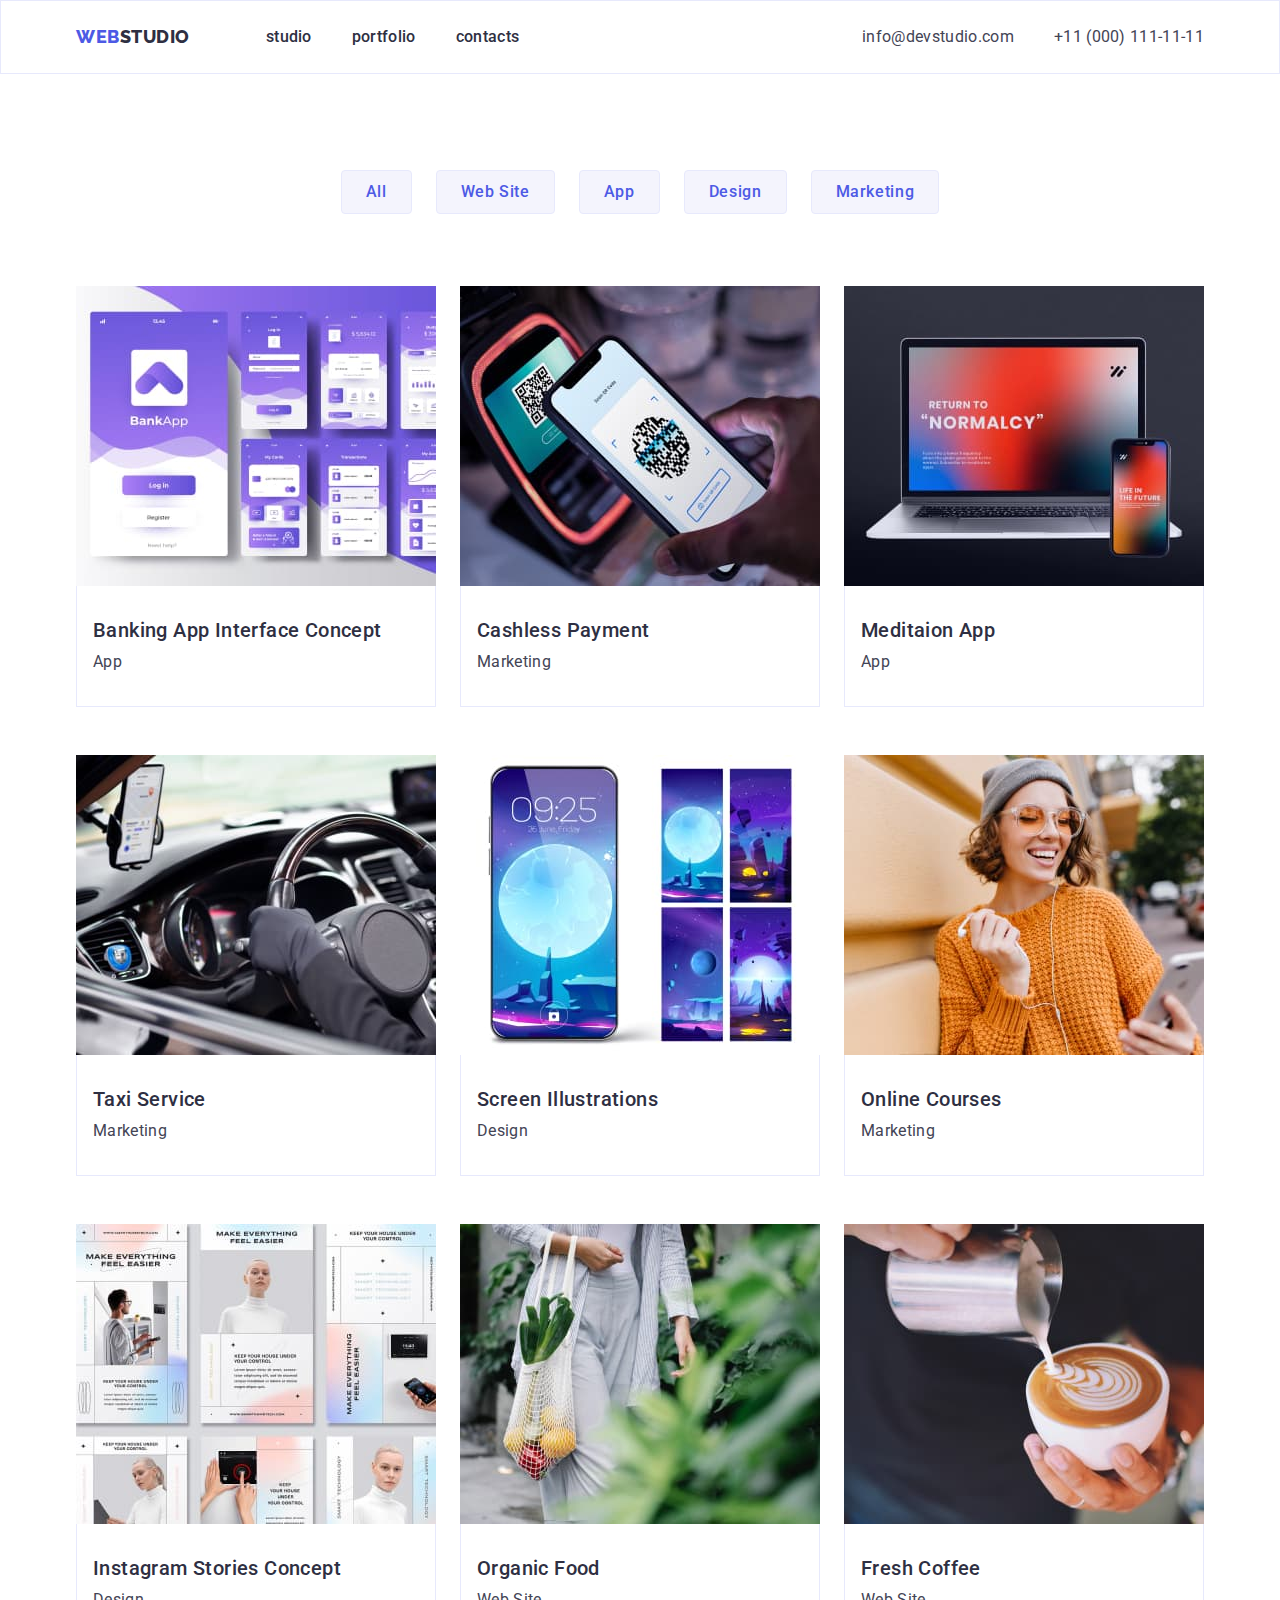
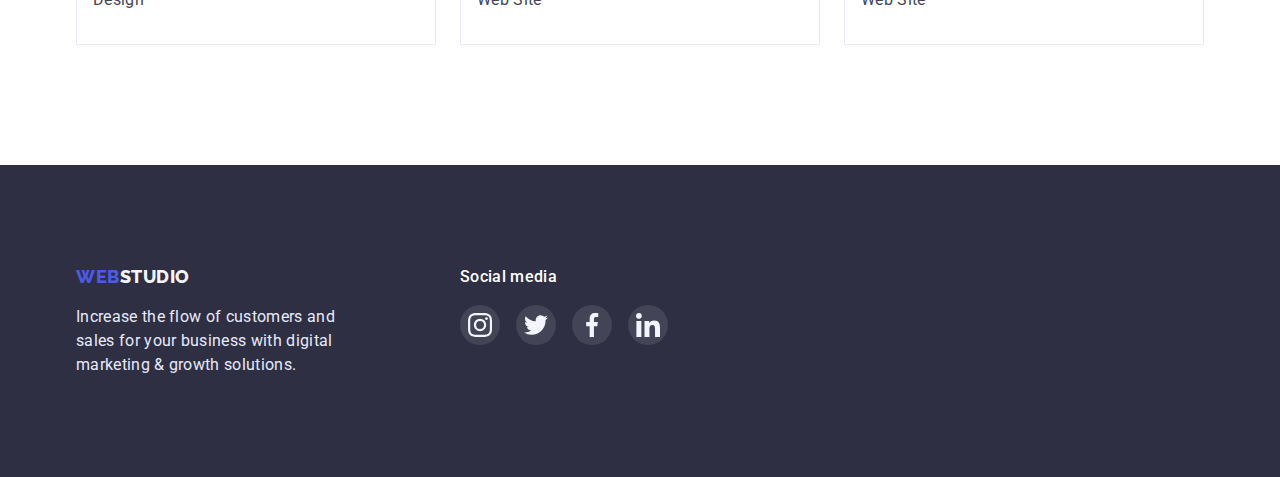
==== portfolio.html @ ee69901f "Initial commit" ====
<!DOCTYPE html>
<html lang="en">
  <head>
    <meta charset="UTF-8" />
    <meta http-equiv="X-UA-Compatible" content="IE=edge" />
    <meta name="viewport" content="width=device-width, initial-scale=1.0" />
    <title>Document</title>
    <link rel="preconnect" href="https://fonts.googleapis.com" />
    <link rel="preconnect" href="https://fonts.gstatic.com" crossorigin />
    <link
      href="https://fonts.googleapis.com/css2?family=Raleway:wght@800&family=Roboto:wght@400;500;700&display=swap"
      rel="stylesheet"
    />
    <link
      rel="stylesheet"
      href="https://cdnjs.cloudflare.com/ajax/libs/modern-normalize/1.1.0/modern-normalize.min.css"
    />
    <link rel="stylesheet" href="./css/styles.css" />
  </head>

  <body>
    <!-- Header -->
    <header class="header">
      <div class="header-container container">
        <!--Main navigation-->
        <nav class="header-nav">
          <a class="header-logo link" href="./index.html">
            <span>web</span><span class="logo-dark">studio</span>
          </a>

          <ul class="header-list list">
            <li class="header-item">
              <a class="header-link link" href="./index.html">studio</a>
            </li>
            <li class="header-item">
              <a class="header-link link" href="./portfolio.html">portfolio</a>
            </li>
            <li class="header-item">
              <a class="header-link link" href="">contacts</a>
            </li>
          </ul>
        </nav>

        <!--Contacts-->
        <address class="address">
          <ul class="address-list list">
            <li class="address-item">
              <a class="address-link link" href="mailto:info@devstudio.com"
                >info@devstudio.com</a
              >
            </li>
            <li class="address-item">
              <a class="address-link link" href="tel:+110001111111"
                >+11 (000) 111-11-11</a
              >
            </li>
          </ul>
        </address>
      </div>
    </header>

    <main>
      <!-- Filters -->

      <section class="portfolio section">
        <div class="container">
          <ul class="filters-list list">
            <li class="filters-item">
              <button class="filters-btn" type="button">All</button>
            </li>
            <li class="filters-item">
              <button class="filters-btn" type="button">Web Site</button>
            </li>
            <li class="filters-item">
              <button class="filters-btn" type="button">App</button>
            </li>
            <li class="filters-item">
              <button class="filters-btn" type="button">Design</button>
            </li>
            <li class="filters-item">
              <button class="filters-btn" type="button">Marketing</button>
            </li>
          </ul>

          <!-- Portfolio -->

          <h1 class="portfolio-title" hidden>Portfolio</h1>

          <ul class="portfolio-list list">
            <li class="portfolio-item">
              <a class="portfolio-link link" href="">
                <img
                  class="portfolio-img"
                  src="./images/portfolio-section/img-1.jpg"
                  alt="Bank app"
                  width="360"
                  height="300"
                />
                <div class="portfolio-card">
                  <h2 class="section-subtitle">
                    Banking App Interface Concept
                  </h2>
                  <p class="section-text">App</p>
                </div>
              </a>
            </li>
            <li class="portfolio-item">
              <a class="portfolio-link link" href="">
                <img
                  class="portfolio-img"
                  src="./images/portfolio-section/img-2.jpg"
                  alt="Payment"
                  width="360"
                  height="300"
                />
                <div class="portfolio-card">
                  <h2 class="section-subtitle">Cashless Payment</h2>
                  <p class="section-text">Marketing</p>
                </div>
              </a>
            </li>
            <li class="portfolio-item">
              <a class="portfolio-link link" href="">
                <img
                  class="portfolio-img"
                  src="./images/portfolio-section/img-3.jpg"
                  alt="Meditaion"
                  width="360"
                  height="300"
                />
                <div class="portfolio-card">
                  <h2 class="section-subtitle">Meditaion App</h2>
                  <p class="section-text">App</p>
                </div>
              </a>
            </li>
            <li class="portfolio-item">
              <a class="portfolio-link link" href="">
                <img
                  class="portfolio-img"
                  src="./images/portfolio-section/img-4.jpg"
                  alt="Taxi"
                  width="360"
                  height="300"
                />
                <div class="portfolio-card">
                  <h2 class="section-subtitle">Taxi Service</h2>
                  <p class="section-text">Marketing</p>
                </div>
              </a>
            </li>
            <li class="portfolio-item">
              <a class="portfolio-link link" href="">
                <img
                  class="portfolio-img"
                  src="./images/portfolio-section/img-5.jpg"
                  alt="Illustrations"
                  width="360"
                  height="300"
                />
                <div class="portfolio-card">
                  <h2 class="section-subtitle">Screen Illustrations</h2>
                  <p class="section-text">Design</p>
                </div>
              </a>
            </li>
            <li class="portfolio-item">
              <a class="portfolio-link link" href="">
                <img
                  class="portfolio-img"
                  src="./images/portfolio-section/img-6.jpg"
                  alt="Courses"
                  width="360"
                  height="300"
                />
                <div class="portfolio-card">
                  <h2 class="section-subtitle">Online Courses</h2>
                  <p class="section-text">Marketing</p>
                </div>
              </a>
            </li>
            <li class="portfolio-item">
              <a class="portfolio-link link" href="">
                <img
                  class="portfolio-img"
                  src="./images/portfolio-section/img-7.jpg"
                  alt="Stories"
                  width="360"
                  height="300"
                />
                <div class="portfolio-card">
                  <h2 class="section-subtitle">Instagram Stories Concept</h2>
                  <p class="section-text">Design</p>
                </div>
              </a>
            </li>
            <li class="portfolio-item">
              <a class="portfolio-link link" href="">
                <img
                  class="portfolio-img"
                  src="./images/portfolio-section/img-8.jpg"
                  alt="Food"
                  width="360"
                  height="300"
                />
                <div class="portfolio-card">
                  <h2 class="section-subtitle">Organic Food</h2>
                  <p class="section-text">Web Site</p>
                </div>
              </a>
            </li>
            <li class="portfolio-item">
              <a class="portfolio-link link" href="">
                <img
                  class="portfolio-img"
                  src="./images/portfolio-section/img-9.jpg"
                  alt="Coffee"
                  width="360"
                  height="300"
                />
                <div class="portfolio-card">
                  <h2 class="section-subtitle">Fresh Coffee</h2>
                  <p class="section-text">Web Site</p>
                </div>
              </a>
            </li>
          </ul>
        </div>
      </section>
    </main>

    <!--Footer-->
    <footer class="footer">
      <div class="footer-items container">
        <div class="footer-wrapper">
          <a class="footer-logo link" href="./index.html"
            >web<span class="logo-light">studio</span>
          </a>
          <p class="footer-text">
            Increase the flow of customers and sales for your business with
            digital marketing & growth solutions.
          </p>
        </div>

        <div class="footer-container">
          <p class="footer-subtitle">Social media</p>
          <ul class="social-list footer-list list">
            <li class="social-item">
              <a
                class="social-link footer-link link"
                href="http://instagram.com"
                aria-label="Instagram"
                target="_blank"
                rel="noopener noreferrer"
              >
                <svg class="social-icon" width="24" height="24">
                  <use href="./images/symbol-defs.svg#icon-instagram"></use>
                </svg>
              </a>
            </li>

            <li class="social-item">
              <a
                class="social-link footer-link link"
                href="http://twitter.com"
                aria-label="Twitter"
                target="_blank"
                rel="noopener noreferrer"
              >
                <svg class="social-icon" width="24" height="24">
                  <use href="./images/symbol-defs.svg#icon-twitter"></use>
                </svg>
              </a>
            </li>
            
            <li class="social-item">
              <a
                class="social-link footer-link link"
                href="http://facebook.com"
                aria-label="Facebook"
                target="_blank"
                rel="noopener noreferrer"
              >
                <svg class="social-icon" width="24" height="24">
                  <use href="./images/symbol-defs.svg#icon-facebook"></use>
                </svg>
              </a>
            </li>
            <li class="social-item">
              <a
                class="social-link footer-link link"
                href="http://linkedin.com"
                aria-label="LinkedIn"
                target="_blank"
                rel="noopener noreferrer"
              >
                <svg class="social-icon" width="24" height="24">
                  <use href="./images/symbol-defs.svg#icon-linkedin"></use>
                </svg>
              </a>
            </li>
          </ul>
        </div>
      </div>
    </footer>
  </body>
</html>
---- css/styles.css ----
:root {
    /* fonts */
--main-font: "Roboto", sans-serif;
--second-font: "Raleway", sans-serif;

    /* colors */
--primary-brand: #4D5AE5;
--pressed-state: #404BBF;
--dark: #2E2F42;
--success: #31d0aa;
--sucsess-75: rgba(49, 208, 170, 0.75);
--sucsess-50: rgba(49, 208, 170, 0.5);
--sucsess-10: rgba(49, 208, 170, 0.1);
--text: #434455;
--subtle-text: #8E8F99;
--accent: #E7E9FC;
--light: #F4F4FD;
--modal-overlay: rgba(46, 47, 66, 0.4);
--hero-background: rgba(46, 47, 66, 0.7);
--white: #FFFFFF;
}

*,
*::before,
*::after {
box-sizing: border-box; 
}

/* Reset */
h1,
h2,
h3,
h4,
h5,
h6,
p {
 margin: 0;
 padding: 0;
}

ul {
margin: 0;
padding: 0;
list-style: none;
}

img {
display: block;
max-width: 100%;
height: auto;
}



/* Main styles */

body {
margin: 0;
font-family: var(--main-font);
font-size: 16px;
color: var(--text);
}

.link {
font-family: inherit;
text-decoration: none;
}

.container {
width: 1158px;
padding-left: 15px;
padding-right: 15px;
margin-left: auto;
margin-right: auto;

/* outline: 2px solid red;
outline-offset: -2px; */
}


/* ---------------------------------------------- */
/* Header styles */
/* ---------------------------------------------- */

.header {
border: 1px solid #E7E9FC;
}

.header-container {
display: flex;
align-items: center;
}

.header-nav {
display: flex;
align-items: center;
margin-right: auto;
}

.header-logo {
margin-right: 76px;

}

.header-list,
.address-list {
display: flex;
gap: 40px;
}

.header-logo,
.footer-logo {
font-family: var(--second-font);
font-weight: 800;
font-size: 18px;
line-height: calc(24 / 18);
letter-spacing: 0.03em;
text-transform: uppercase;
color: var(--primary-brand);
}

.logo-dark {
color: var(--dark);
}

.header-link {
 display: block;
 padding-top: 24px;
 padding-bottom: 24px;

line-height: 1.5;
font-weight: 500;
letter-spacing: 0.02em;
color: var(--dark);
}

.header-link:hover,
.header-link:focus {
color: var(--pressed-state);
}

/* ---------------------------------------------- */
/* Contacts styles */
/* ---------------------------------------------- */

.address-link {
display: block;
padding-top: 24px;
padding-bottom: 24px;

font-style: normal;
line-height: 1.5;
letter-spacing: 0.02em;
color: currentColor;
}

.address-link:hover,
.address-link:focus {
color: var(--pressed-state);
}

/* ---------------------------------------------- */
/* Hero section styles*/
/* ---------------------------------------------- */

.hero {
background-image:
url(../images/hero/dark-bg.png),
url(../images/hero/people-office.jpg);

background-repeat: no-repeat;
background-position: center;
background-size: cover;
max-width: 1440px;
min-height:600px;
margin-left: auto;
margin-right: auto;

padding: 188px 0px;
text-align: center;
}

.hero-title {
margin-bottom: 48px;
width: 500px;
margin-left: auto;
margin-right: auto;

font-size: 56px;
line-height: calc(60 / 56);
letter-spacing: 0.02em;
color: var(--white);

}


.btn {
display: inline-block;
min-width: 169px;
min-height: 56px;

border: none;
box-shadow: 0px 4px 4px rgba(0, 0, 0, 0.15);
border-radius: 4px;

font-family: inherit;
font-weight: 500;
letter-spacing: 0.04em;
cursor: pointer;
color: var(--white);
background-color: var(--primary-brand);

}
.btn:hover,
.btn:focus {
background-color: var(--pressed-state);
}

/* ------------------------------------ */
/* Our advantages styles */
/* ------------------------------------ */

.section {
padding-top: 120px;
padding-bottom: 120px;
}


.advantages-item {
display: flex;
align-items: center;
justify-content: center;
width: 264px;
height: 112px;
margin-bottom: 8px;

background-color: var(--light);
border-radius: 4px;
}

.section-list {
display: flex;
gap: 24px;

}
.section-item {
width: 264px;
}

.section-subtitle {
margin-bottom: 8px;

font-weight: 500;
font-size: 20px;
line-height: calc(24 / 20);
letter-spacing: 0.02em;
color: var(--dark);
}

.section-text {
line-height: 1.5;
letter-spacing: 0.02em;
color: var(--text);
}


/* ------------------------------------------ */
/*  What are we doing styles*/
/* ------------------------------------------ */

.gallery {
padding-top: 0; 
}

.section-title {
margin-bottom: 72px;
margin-left: auto;
margin-right: auto;

font-size: 36px;
line-height: calc(40 / 36);
letter-spacing: 0.02em;
text-align: center;
text-transform: capitalize;
color: var(--dark);
}

.gallery-list {
display: flex;
gap: 24px;
}

.gallery-img {
border: 1px solid #E7E9FC;
}


/* ------------------------------------ */
/* Our team */
/* ------------------------------------ */

.team {
background-color: var(--light);
}

.team-list {
display: flex;
gap: 24px;
}

.team-card {
padding: 32px 16px;
text-align: center;
}

.team-position {
margin-bottom: 8px;
}

.team-item {
box-shadow: 0px 1px 6px rgba(46, 47, 66, 0.08), 0px 1px 1px rgba(46, 47, 66, 0.16), 0px 2px 1px rgba(46, 47, 66, 0.08);
border-radius: 0px 0px 4px 4px;

 background-color: var(--white);
}

.social-list {
display: flex;
justify-content: center;
gap: 24px;
}

.social-link {
display: flex;
align-items: center;
justify-content: center;
width: 40px;
height: 40px;
background-color: var(--primary-brand);
border-radius: 50%;
}

.social-icon {
fill: var(--light);
}

.social-link:hover,
.social-link:focus {
background-color: var(--pressed-state);
}


/* ------------------------------------ */
/* Customers */
/* ------------------------------------ */

.customers-list {
display: flex;
justify-content: space-between;
}

.customers-link {
display: flex;
align-items: center;
justify-content: center;
width: 168px;
height: 88px;
border: 1px solid #8E8F99;
border-radius: 4px;
}

.customers-icon {
fill: var(--subtle-text);
}

.customers-link:hover .customers-icon,
.customers-link:focus .customers-icon {
fill: var(--pressed-state);

}

.customers-link:hover,
.customers-link:focus {
border: 1px solid var(--pressed-state);
}

/* ------------------------------------ */
/* Filters */
/* ------------------------------------ */

.filters-list {
display: flex;
justify-content: center;
gap: 24px;
margin-bottom: 72px;
}

.filters-btn {
display: inline-block;
padding: 12px 24px;

font-family: inherit;
font-weight: 500;
letter-spacing: 0.04em;
color: var(--primary-brand);
background-color: var(--light);
cursor: pointer;

border: 1px solid #E7E9FC;
border-radius: 4px;
}

.filters-btn:hover,
.filters-btn:focus {
color: var(--white);
background-color: var(--pressed-state);
box-shadow: 0px 3px 1px rgba(0, 0, 0, 0.1), 
0px 2px 1px rgba(0, 0, 0, 0.08), 
0px 2px 2px rgba(0, 0, 0, 0.12);
}

/* ------------------------------------ */
/*  Portfolio */
/* ------------------------------------- */
.portfolio {
padding-top: 96px;
}

.portfolio-list {
display: flex;
flex-wrap: wrap;
row-gap: 48px;
column-gap: 24px;
}


.portfolio-item {
width: 360px;
}

.portfolio-link {
display: block;
}

.portfolio-link:hover,
.portfolio-link:focus {
box-shadow:  0px 1px 6px 
rgba(46, 47, 66, 0.08), 
0px 1px 1px 
rgba(46, 47, 66, 0.16), 
0px 2px 1px 
rgba(46, 47, 66, 0.08);;
}

.portfolio-card {
    padding: 32px 16px;
    border: 1px solid #E7E9FC;
    border-top: none;
    }
    

/* ------------------------------------ */
/* Footer */
/* ------------------------------------ */

.footer {
padding: 100px 0;
background-color: var(--dark);
}

.footer-items {
display: flex;
}
.footer-wrapper {
margin-right: 120px; 
}

.footer-logo {
margin-bottom: 16px;
display: block;
}

.logo-light {
color: var(--light);
}

.footer-text {
width: 264px;
line-height: 1.5;
letter-spacing: 0.02em;
color: var(--accent);
}

.footer-subtitle {
margin-bottom: 16px;
font-weight: 500;
font-size: 16px;
line-height: 1.5;
letter-spacing: 0.02em;
color: var(--white);
    
}
.footer-list {
gap: 16px;
}

.footer-link {
background-color: rgba(255, 255, 255, 0.1);
}

.footer-link:hover,
.footer-link:focus {
background-color: var(--success);
}
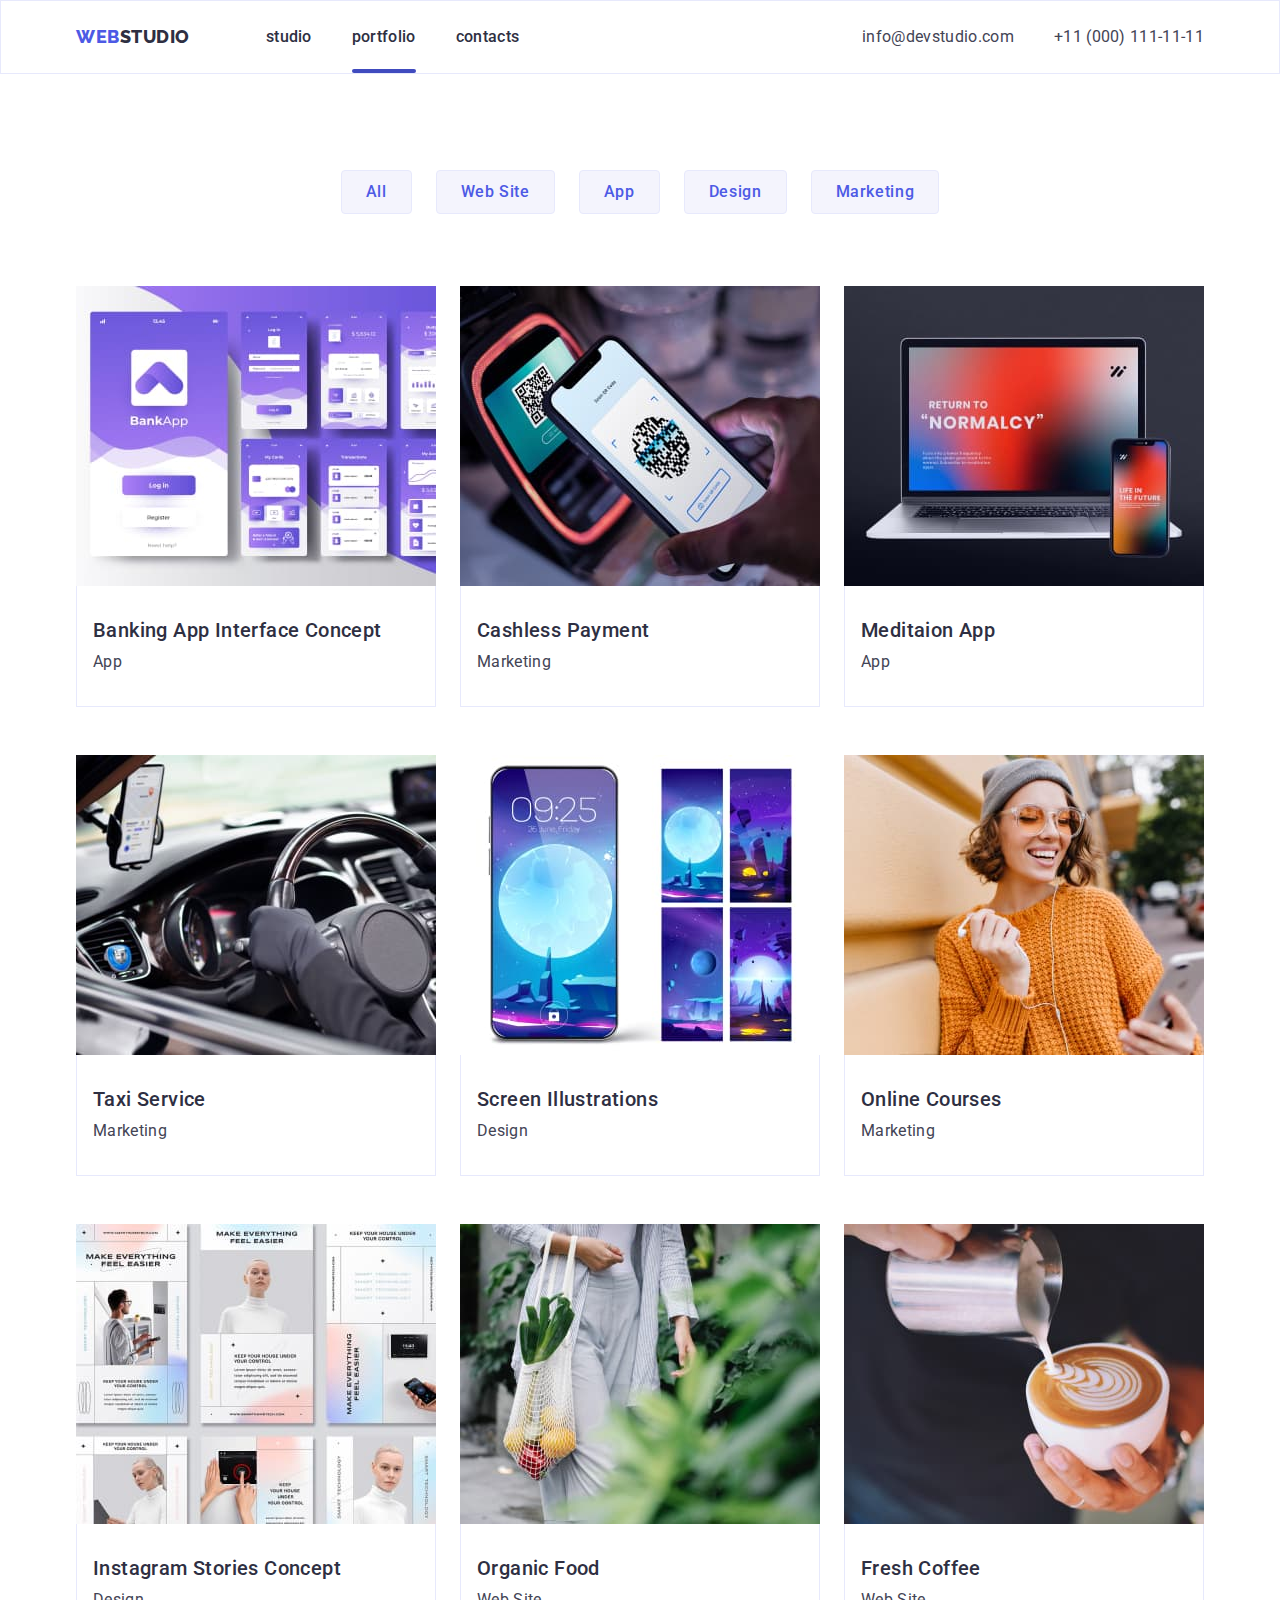
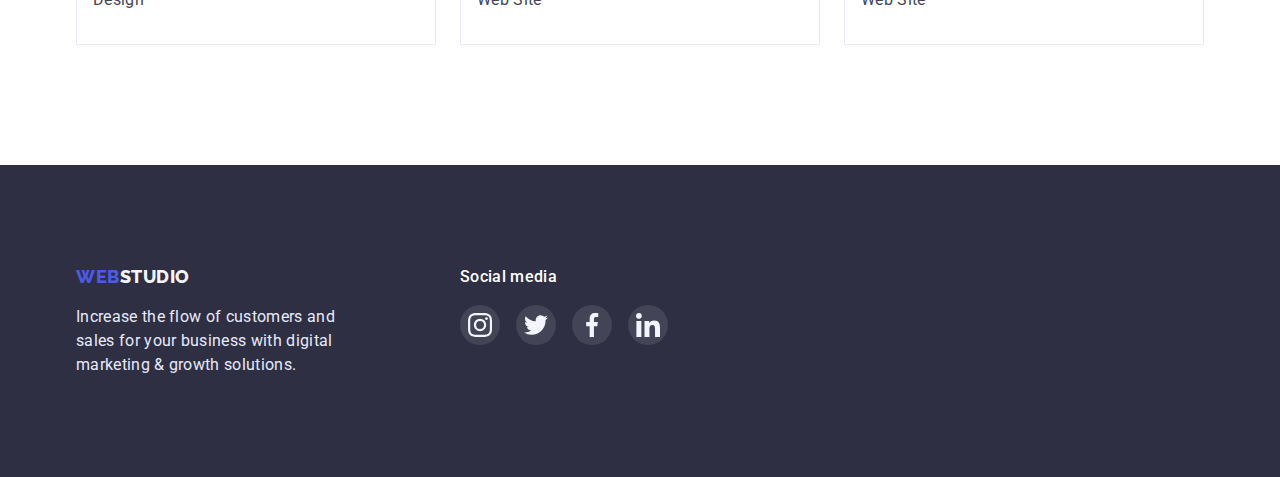
==== commit 541fa2d9: "Finished hw-05" ====
--- a/portfolio.html
+++ b/portfolio.html
@@ -33,7 +33,11 @@
               <a class="header-link link" href="./index.html">studio</a>
             </li>
             <li class="header-item">
-              <a class="header-link link" href="./portfolio.html">portfolio</a>
+              <a
+                class="header-link header-link-portfolio link"
+                href="./portfolio.html"
+                >portfolio</a
+              >
             </li>
             <li class="header-item">
               <a class="header-link link" href="">contacts</a>
@@ -89,13 +93,21 @@
           <ul class="portfolio-list list">
             <li class="portfolio-item">
               <a class="portfolio-link link" href="">
-                <img
-                  class="portfolio-img"
-                  src="./images/portfolio-section/img-1.jpg"
-                  alt="Bank app"
-                  width="360"
-                  height="300"
-                />
+                <div class="portfolio-overlay">
+                  <img
+                    class="portfolio-img"
+                    src="./images/portfolio-section/img-1.jpg"
+                    alt="Bank app"
+                    width="360"
+                    height="300"
+                  />
+                  <p class="text-overlay">
+                    14 Stylish and User-Friendly App Design Concepts · Task
+                    Manager App · Calorie Tracker App · Exotic Fruit Ecommerce
+                    App · Cloud Storage App
+                  </p>
+                </div>
+
                 <div class="portfolio-card">
                   <h2 class="section-subtitle">
                     Banking App Interface Concept
@@ -106,13 +118,20 @@
             </li>
             <li class="portfolio-item">
               <a class="portfolio-link link" href="">
-                <img
-                  class="portfolio-img"
-                  src="./images/portfolio-section/img-2.jpg"
-                  alt="Payment"
-                  width="360"
-                  height="300"
-                />
+                <div class="portfolio-overlay">
+                  <img
+                    class="portfolio-img"
+                    src="./images/portfolio-section/img-2.jpg"
+                    alt="Payment"
+                    width="360"
+                    height="300"
+                  />
+                  <p class="text-overlay">
+                    14 Stylish and User-Friendly App Design Concepts · Task
+                    Manager App · Calorie Tracker App · Exotic Fruit Ecommerce
+                    App · Cloud Storage App
+                  </p>
+                </div>
                 <div class="portfolio-card">
                   <h2 class="section-subtitle">Cashless Payment</h2>
                   <p class="section-text">Marketing</p>
@@ -121,13 +140,20 @@
             </li>
             <li class="portfolio-item">
               <a class="portfolio-link link" href="">
-                <img
-                  class="portfolio-img"
-                  src="./images/portfolio-section/img-3.jpg"
-                  alt="Meditaion"
-                  width="360"
-                  height="300"
-                />
+                <div class="portfolio-overlay">
+                  <img
+                    class="portfolio-img"
+                    src="./images/portfolio-section/img-3.jpg"
+                    alt="Meditaion"
+                    width="360"
+                    height="300"
+                  />
+                  <p class="text-overlay">
+                    14 Stylish and User-Friendly App Design Concepts · Task
+                    Manager App · Calorie Tracker App · Exotic Fruit Ecommerce
+                    App · Cloud Storage App
+                  </p>
+                </div>
                 <div class="portfolio-card">
                   <h2 class="section-subtitle">Meditaion App</h2>
                   <p class="section-text">App</p>
@@ -136,13 +162,20 @@
             </li>
             <li class="portfolio-item">
               <a class="portfolio-link link" href="">
-                <img
-                  class="portfolio-img"
-                  src="./images/portfolio-section/img-4.jpg"
-                  alt="Taxi"
-                  width="360"
-                  height="300"
-                />
+                <div class="portfolio-overlay">
+                  <img
+                    class="portfolio-img"
+                    src="./images/portfolio-section/img-4.jpg"
+                    alt="Taxi"
+                    width="360"
+                    height="300"
+                  />
+                  <p class="text-overlay">
+                    14 Stylish and User-Friendly App Design Concepts · Task
+                    Manager App · Calorie Tracker App · Exotic Fruit Ecommerce
+                    App · Cloud Storage App
+                  </p>
+                </div>
                 <div class="portfolio-card">
                   <h2 class="section-subtitle">Taxi Service</h2>
                   <p class="section-text">Marketing</p>
@@ -151,13 +184,20 @@
             </li>
             <li class="portfolio-item">
               <a class="portfolio-link link" href="">
-                <img
-                  class="portfolio-img"
-                  src="./images/portfolio-section/img-5.jpg"
-                  alt="Illustrations"
-                  width="360"
-                  height="300"
-                />
+                <div class="portfolio-overlay">
+                  <img
+                    class="portfolio-img"
+                    src="./images/portfolio-section/img-5.jpg"
+                    alt="Illustrations"
+                    width="360"
+                    height="300"
+                  />
+                  <p class="text-overlay">
+                    14 Stylish and User-Friendly App Design Concepts · Task
+                    Manager App · Calorie Tracker App · Exotic Fruit Ecommerce
+                    App · Cloud Storage App
+                  </p>
+                </div>
                 <div class="portfolio-card">
                   <h2 class="section-subtitle">Screen Illustrations</h2>
                   <p class="section-text">Design</p>
@@ -166,13 +206,20 @@
             </li>
             <li class="portfolio-item">
               <a class="portfolio-link link" href="">
-                <img
-                  class="portfolio-img"
-                  src="./images/portfolio-section/img-6.jpg"
-                  alt="Courses"
-                  width="360"
-                  height="300"
-                />
+                <div class="portfolio-overlay">
+                  <img
+                    class="portfolio-img"
+                    src="./images/portfolio-section/img-6.jpg"
+                    alt="Courses"
+                    width="360"
+                    height="300"
+                  />
+                  <p class="text-overlay">
+                    14 Stylish and User-Friendly App Design Concepts · Task
+                    Manager App · Calorie Tracker App · Exotic Fruit Ecommerce
+                    App · Cloud Storage App
+                  </p>
+                </div>
                 <div class="portfolio-card">
                   <h2 class="section-subtitle">Online Courses</h2>
                   <p class="section-text">Marketing</p>
@@ -181,13 +228,20 @@
             </li>
             <li class="portfolio-item">
               <a class="portfolio-link link" href="">
-                <img
-                  class="portfolio-img"
-                  src="./images/portfolio-section/img-7.jpg"
-                  alt="Stories"
-                  width="360"
-                  height="300"
-                />
+                <div class="portfolio-overlay">
+                  <img
+                    class="portfolio-img"
+                    src="./images/portfolio-section/img-7.jpg"
+                    alt="Stories"
+                    width="360"
+                    height="300"
+                  />
+                  <p class="text-overlay">
+                    14 Stylish and User-Friendly App Design Concepts · Task
+                    Manager App · Calorie Tracker App · Exotic Fruit Ecommerce
+                    App · Cloud Storage App
+                  </p>
+                </div>
                 <div class="portfolio-card">
                   <h2 class="section-subtitle">Instagram Stories Concept</h2>
                   <p class="section-text">Design</p>
@@ -196,13 +250,20 @@
             </li>
             <li class="portfolio-item">
               <a class="portfolio-link link" href="">
-                <img
-                  class="portfolio-img"
-                  src="./images/portfolio-section/img-8.jpg"
-                  alt="Food"
-                  width="360"
-                  height="300"
-                />
+                <div class="portfolio-overlay">
+                  <img
+                    class="portfolio-img"
+                    src="./images/portfolio-section/img-8.jpg"
+                    alt="Food"
+                    width="360"
+                    height="300"
+                  />
+                  <p class="text-overlay">
+                    14 Stylish and User-Friendly App Design Concepts · Task
+                    Manager App · Calorie Tracker App · Exotic Fruit Ecommerce
+                    App · Cloud Storage App
+                  </p>
+                </div>
                 <div class="portfolio-card">
                   <h2 class="section-subtitle">Organic Food</h2>
                   <p class="section-text">Web Site</p>
@@ -211,13 +272,20 @@
             </li>
             <li class="portfolio-item">
               <a class="portfolio-link link" href="">
-                <img
-                  class="portfolio-img"
-                  src="./images/portfolio-section/img-9.jpg"
-                  alt="Coffee"
-                  width="360"
-                  height="300"
-                />
+                <div class="portfolio-overlay">
+                  <img
+                    class="portfolio-img"
+                    src="./images/portfolio-section/img-9.jpg"
+                    alt="Coffee"
+                    width="360"
+                    height="300"
+                  />
+                  <p class="text-overlay">
+                    14 Stylish and User-Friendly App Design Concepts · Task
+                    Manager App · Calorie Tracker App · Exotic Fruit Ecommerce
+                    App · Cloud Storage App
+                  </p>
+                </div>
                 <div class="portfolio-card">
                   <h2 class="section-subtitle">Fresh Coffee</h2>
                   <p class="section-text">Web Site</p>
@@ -272,7 +340,7 @@
                 </svg>
               </a>
             </li>
-            
+
             <li class="social-item">
               <a
                 class="social-link footer-link link"
--- a/css/styles.css
+++ b/css/styles.css
@@ -18,6 +18,12 @@
 --modal-overlay: rgba(46, 47, 66, 0.4);
 --hero-background: rgba(46, 47, 66, 0.7);
 --white: #FFFFFF;
+
+/* Others */
+--change-color: color 250ms cubic-bezier(0.4, 0, 0.2, 1);
+--change-background-color: background-color 250ms cubic-bezier(0.4, 0, 0.2, 1);
+--change-customer-icons: fill 250ms cubic-bezier(0.4, 0, 0.2, 1);
+--change-shadow: box-shadow 250ms cubic-bezier(0.4, 0, 0.2, 1);
 }
 
 *,
@@ -123,6 +129,24 @@
 color: var(--dark);
 }
 
+.header-item{
+position: relative;
+}
+
+.header-link-studio::after,
+.header-link-portfolio::after {
+position: absolute;
+bottom: 0;
+content: '';
+
+display: block;
+width: 100%;
+height: 4px;
+
+background-color: var(--pressed-state);
+border-radius: 2px;
+}
+
 .header-link {
  display: block;
  padding-top: 24px;
@@ -132,6 +156,8 @@
 font-weight: 500;
 letter-spacing: 0.02em;
 color: var(--dark);
+
+transition: var(--change-color);
 }
 
 .header-link:hover,
@@ -152,6 +178,8 @@
 line-height: 1.5;
 letter-spacing: 0.02em;
 color: currentColor;
+
+transition: var(--change-color);
 }
 
 .address-link:hover,
@@ -210,10 +238,68 @@
 color: var(--white);
 background-color: var(--primary-brand);
 
+transition: var(--change-background-color);
+
+
 }
 .btn:hover,
 .btn:focus {
 background-color: var(--pressed-state);
+}
+
+/* ----------------------------------------- */
+/* Backdrop */
+/* ----------------------------------------- */
+
+.backdrop {
+    position: fixed;
+    top: 0;
+    left: 0;
+    width: 100%;
+    height: 100%;
+    background-color: rgba(46, 47, 66, 0.4);
+    opacity: 1;
+    transition: opacity 250ms cubic-bezier(0.4, 0, 0.2, 1);
+}
+
+.backdrop.is-hidden {
+    opacity: 0;
+    pointer-events: none;
+}
+
+.backdrop.is-hidden .modal {
+    transform: translate(-50%, -50%) scale(0.8);
+}
+
+.modal {
+position: absolute;
+top: 50%;
+left: 50%;
+transform: translate(-50%, -50%) scale(1);
+
+min-width: 408px;
+min-height: 576px;
+background-color: #FCFCFC;
+box-shadow: 0px 1px 1px rgba(0, 0, 0, 0.14), 0px 1px 3px rgba(0, 0, 0, 0.12), 0px 2px 1px rgba(0, 0, 0, 0.2);
+border-radius: 4px;
+
+transition: transform 250ms cubic-bezier(0.4, 0, 0.2, 1);
+}
+
+.modal-button {
+position: absolute;
+top: 24px;
+right: 24px;
+width: 24px;
+height: 24px;
+border-radius: 50%;
+background-color: var(--accent);
+border: 1px solid rgba(0, 0, 0, 0.1);
+
+display: flex;
+align-items: center;
+justify-content: center;
+padding: 0;
 }
 
 /* ------------------------------------ */
@@ -338,6 +424,8 @@
 height: 40px;
 background-color: var(--primary-brand);
 border-radius: 50%;
+
+transition: var(--change-background-color);
 }
 
 .social-icon {
@@ -367,10 +455,12 @@
 height: 88px;
 border: 1px solid #8E8F99;
 border-radius: 4px;
-}
-
+
+
+}
 .customers-icon {
 fill: var(--subtle-text);
+transition: var(--change-customer-icons);
 }
 
 .customers-link:hover .customers-icon,
@@ -408,6 +498,10 @@
 
 border: 1px solid #E7E9FC;
 border-radius: 4px;
+
+transition: var(-change-color);
+transition: var(--change-background-color);
+transition: var(--change-shadow);
 }
 
 .filters-btn:hover,
@@ -435,11 +529,46 @@
 
 
 .portfolio-item {
+
 width: 360px;
+}
+
+/* Overlay */
+
+.portfolio-overlay {
+position: relative;
+display: block;
+overflow: hidden;
+}
+
+.text-overlay {
+position: absolute;
+top: 0;
+left: 0;
+
+width: 100%;
+height: 100%;
+transform: translateY(100%);
+
+padding: 40px 32px 0px 32px;
+
+background-color: var(--primary-brand);
+font-size: 16px;
+line-height: 1.5;
+letter-spacing: 0.02em;
+color: var(--light);
+
+transition: transform 250ms cubic-bezier(0.4, 0, 0.2, 1);
+}
+
+.portfolio-link:hover .text-overlay,
+.portfolio-link:focus .text-overlay {
+transform: translateY(0%);
 }
 
 .portfolio-link {
 display: block;
+transition: var(--change-shadow);
 }
 
 .portfolio-link:hover,
@@ -453,9 +582,9 @@
 }
 
 .portfolio-card {
-    padding: 32px 16px;
-    border: 1px solid #E7E9FC;
-    border-top: none;
+padding: 32px 16px;
+border: 1px solid #E7E9FC;
+border-top: none;
     }
     
 
@@ -506,6 +635,8 @@
 
 .footer-link {
 background-color: rgba(255, 255, 255, 0.1);
+
+transition: var(--change-background-color);
 }
 
 .footer-link:hover,
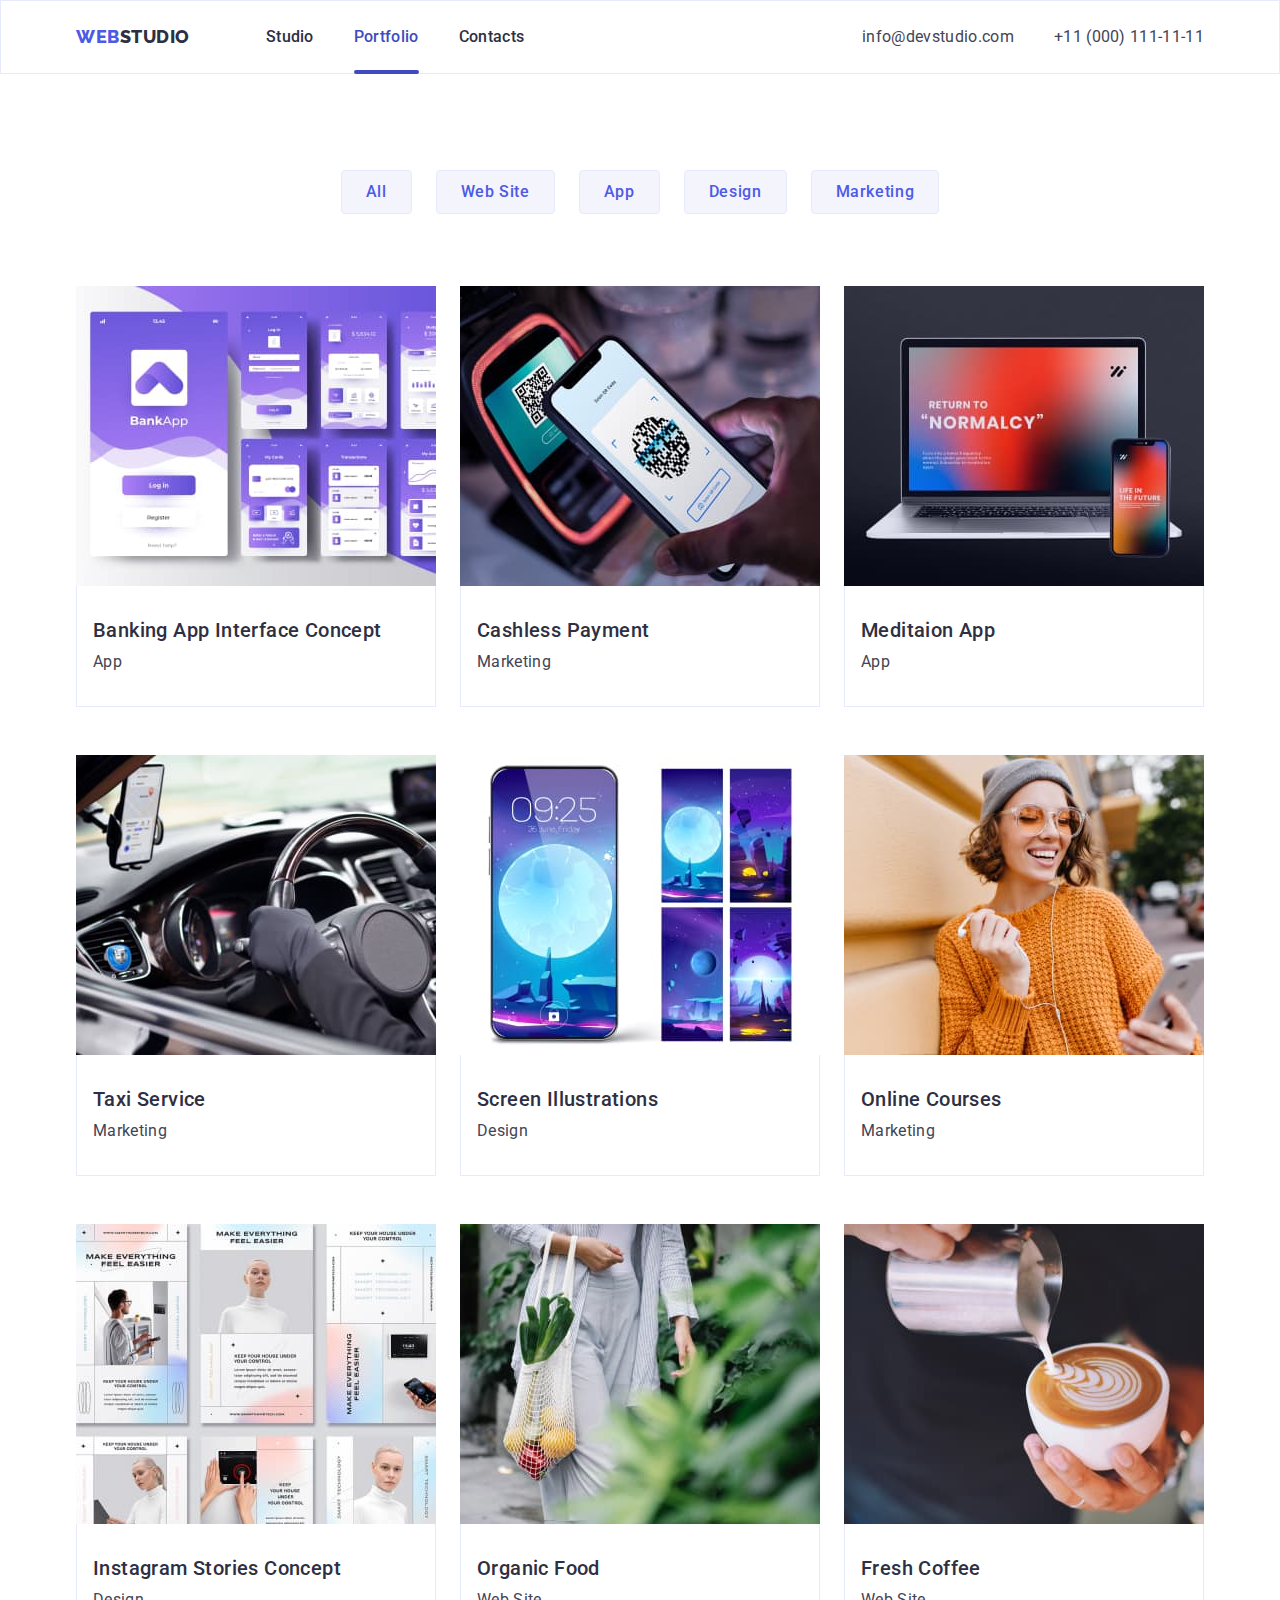
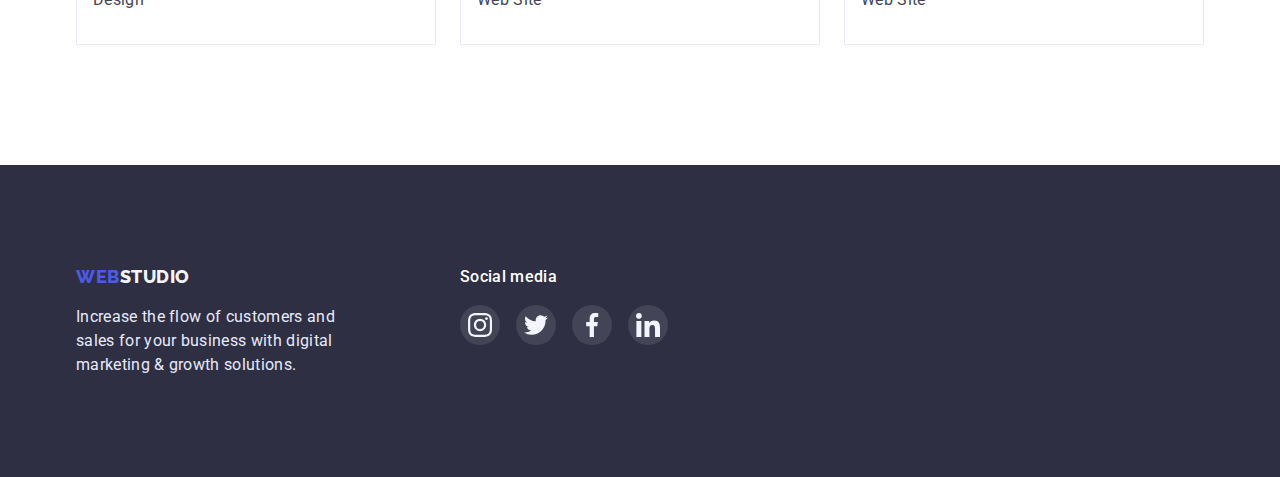
==== commit 6df5782f: "Completed hw-05" ====
--- a/portfolio.html
+++ b/portfolio.html
@@ -30,17 +30,17 @@
 
           <ul class="header-list list">
             <li class="header-item">
-              <a class="header-link link" href="./index.html">studio</a>
+              <a class="header-link link" href="./index.html">Studio</a>
             </li>
             <li class="header-item">
               <a
-                class="header-link header-link-portfolio link"
+                class="header-link header-link-portfolio link current"
                 href="./portfolio.html"
-                >portfolio</a
+                >Portfolio</a
               >
             </li>
             <li class="header-item">
-              <a class="header-link link" href="">contacts</a>
+              <a class="header-link link" href="">Contacts</a>
             </li>
           </ul>
         </nav>
--- a/css/styles.css
+++ b/css/styles.css
@@ -133,10 +133,14 @@
 position: relative;
 }
 
-.header-link-studio::after,
-.header-link-portfolio::after {
+.header-link.current {
+color: var(--pressed-state);
+}
+
+.header-link-studio.current::after,
+.header-link-portfolio.current::after {
 position: absolute;
-bottom: 0;
+bottom: -1px;
 content: '';
 
 display: block;
@@ -259,12 +263,14 @@
     height: 100%;
     background-color: rgba(46, 47, 66, 0.4);
     opacity: 1;
-    transition: opacity 250ms cubic-bezier(0.4, 0, 0.2, 1);
+    transition: opacity 250ms cubic-bezier(0.4, 0, 0.2, 1), 
+    visibility 250ms cubic-bezier(0.4, 0, 0.2, 1);
 }
 
 .backdrop.is-hidden {
     opacity: 0;
     pointer-events: none;
+    visibility: hidden;
 }
 
 .backdrop.is-hidden .modal {
@@ -292,6 +298,7 @@
 right: 24px;
 width: 24px;
 height: 24px;
+cursor: pointer;
 border-radius: 50%;
 background-color: var(--accent);
 border: 1px solid rgba(0, 0, 0, 0.1);
@@ -455,7 +462,7 @@
 height: 88px;
 border: 1px solid #8E8F99;
 border-radius: 4px;
-
+transition: border 250ms cubic-bezier(0.4, 0, 0.2, 1);
 
 }
 .customers-icon {
@@ -499,9 +506,9 @@
 border: 1px solid #E7E9FC;
 border-radius: 4px;
 
-transition: var(-change-color);
-transition: var(--change-background-color);
-transition: var(--change-shadow);
+transition: var(--change-color),
+var(--change-background-color), 
+var(--change-shadow);
 }
 
 .filters-btn:hover,
